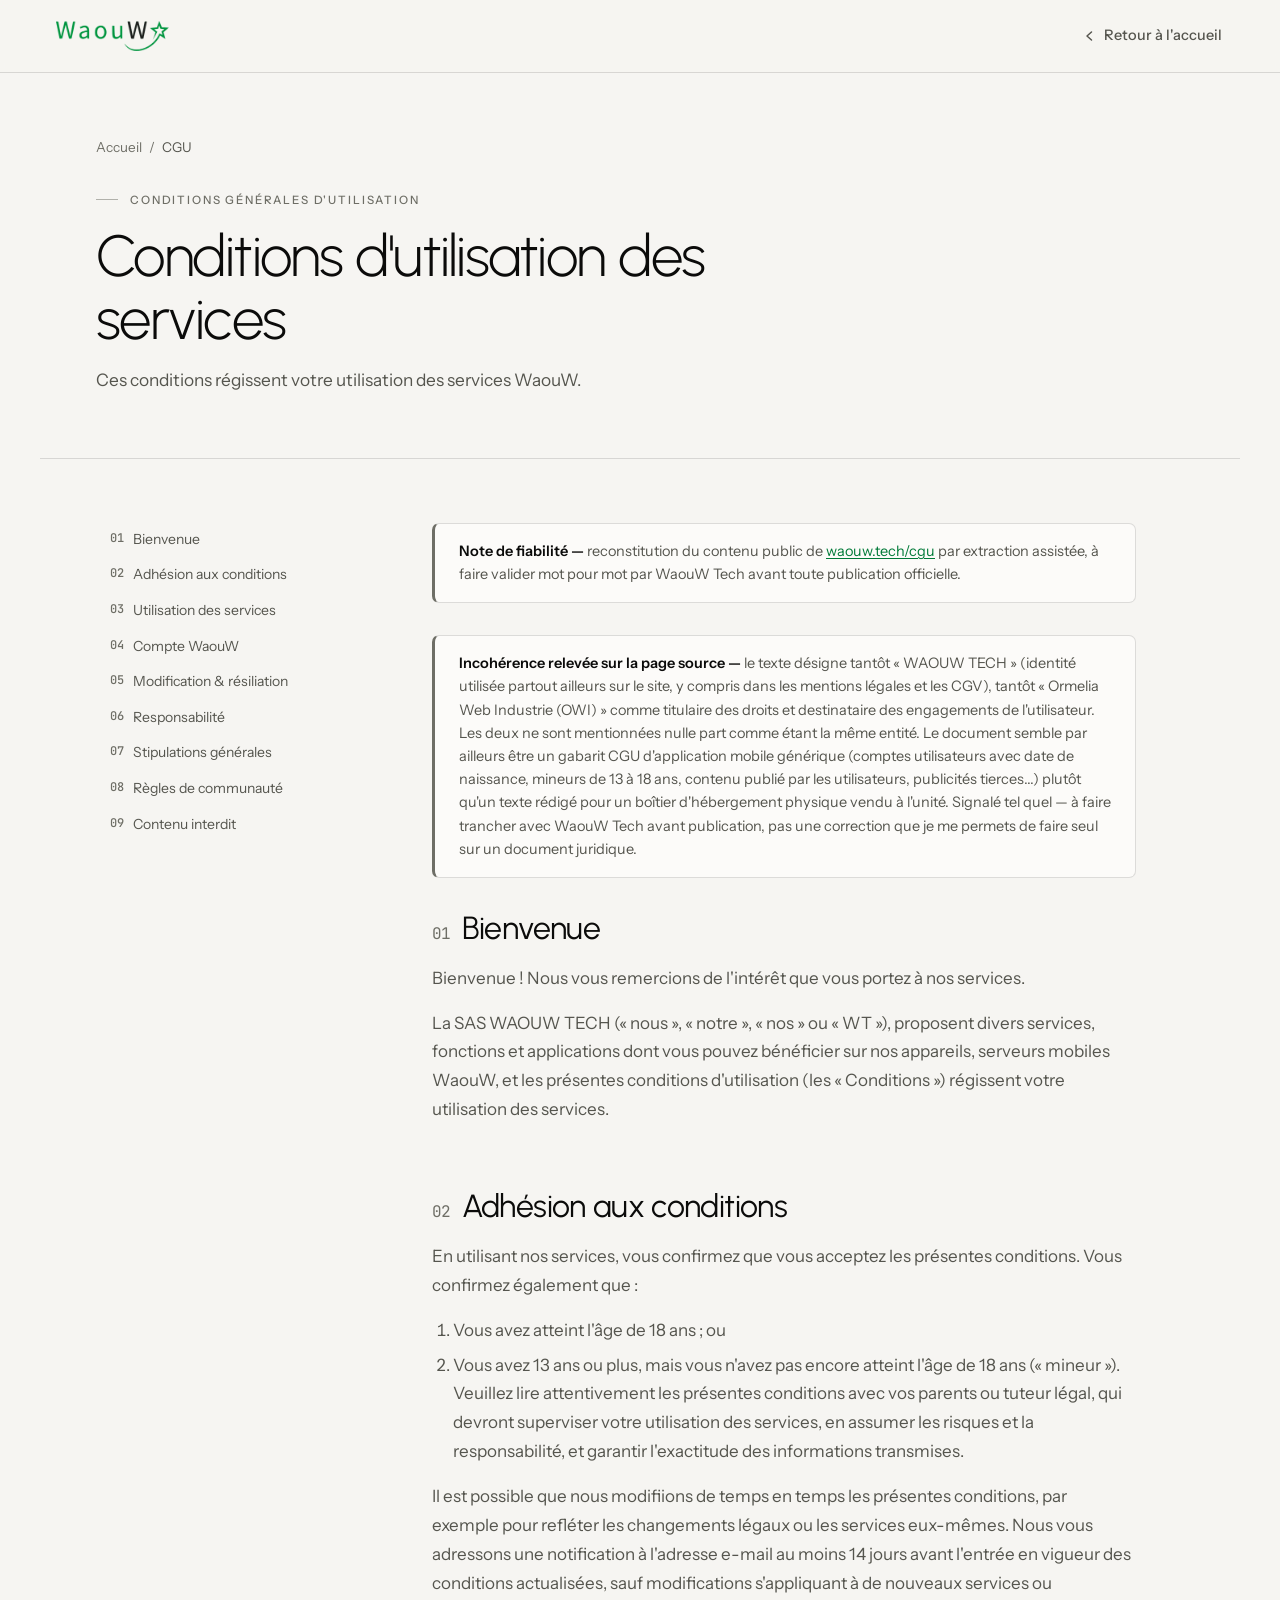
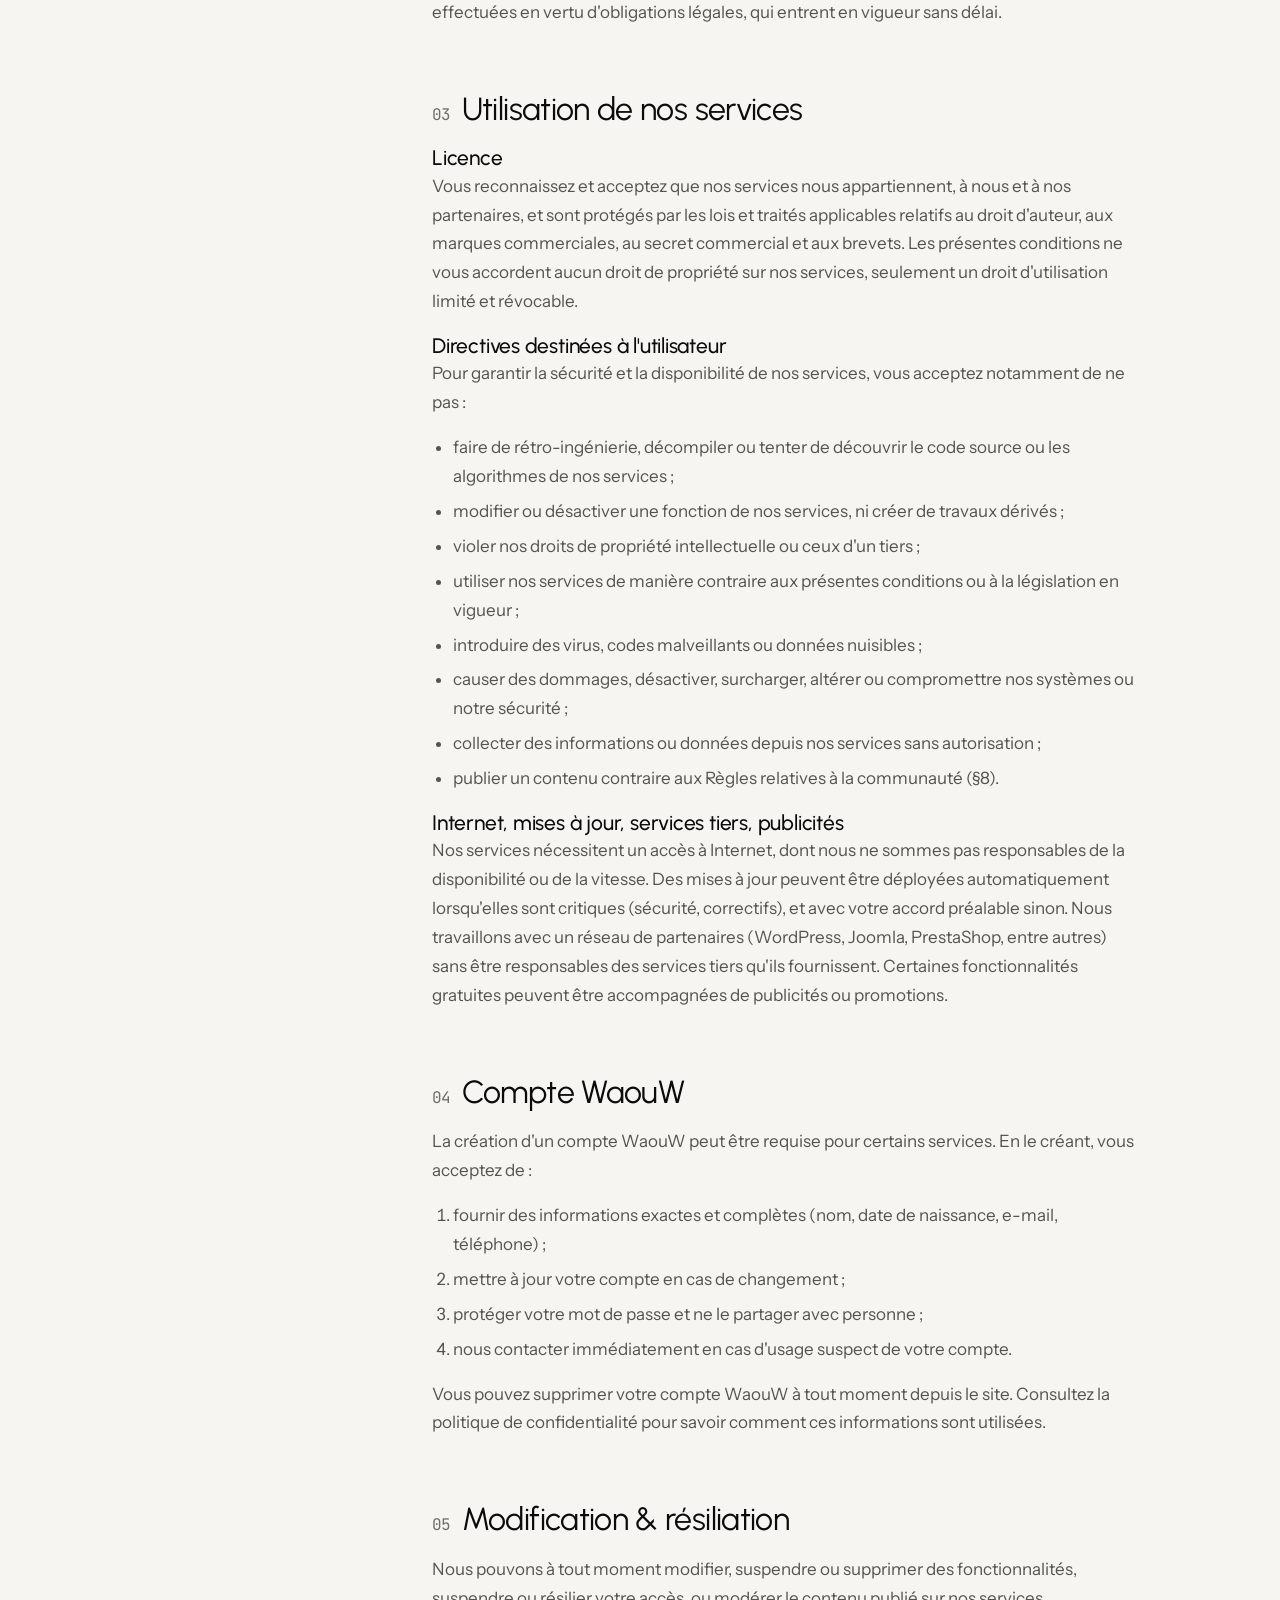
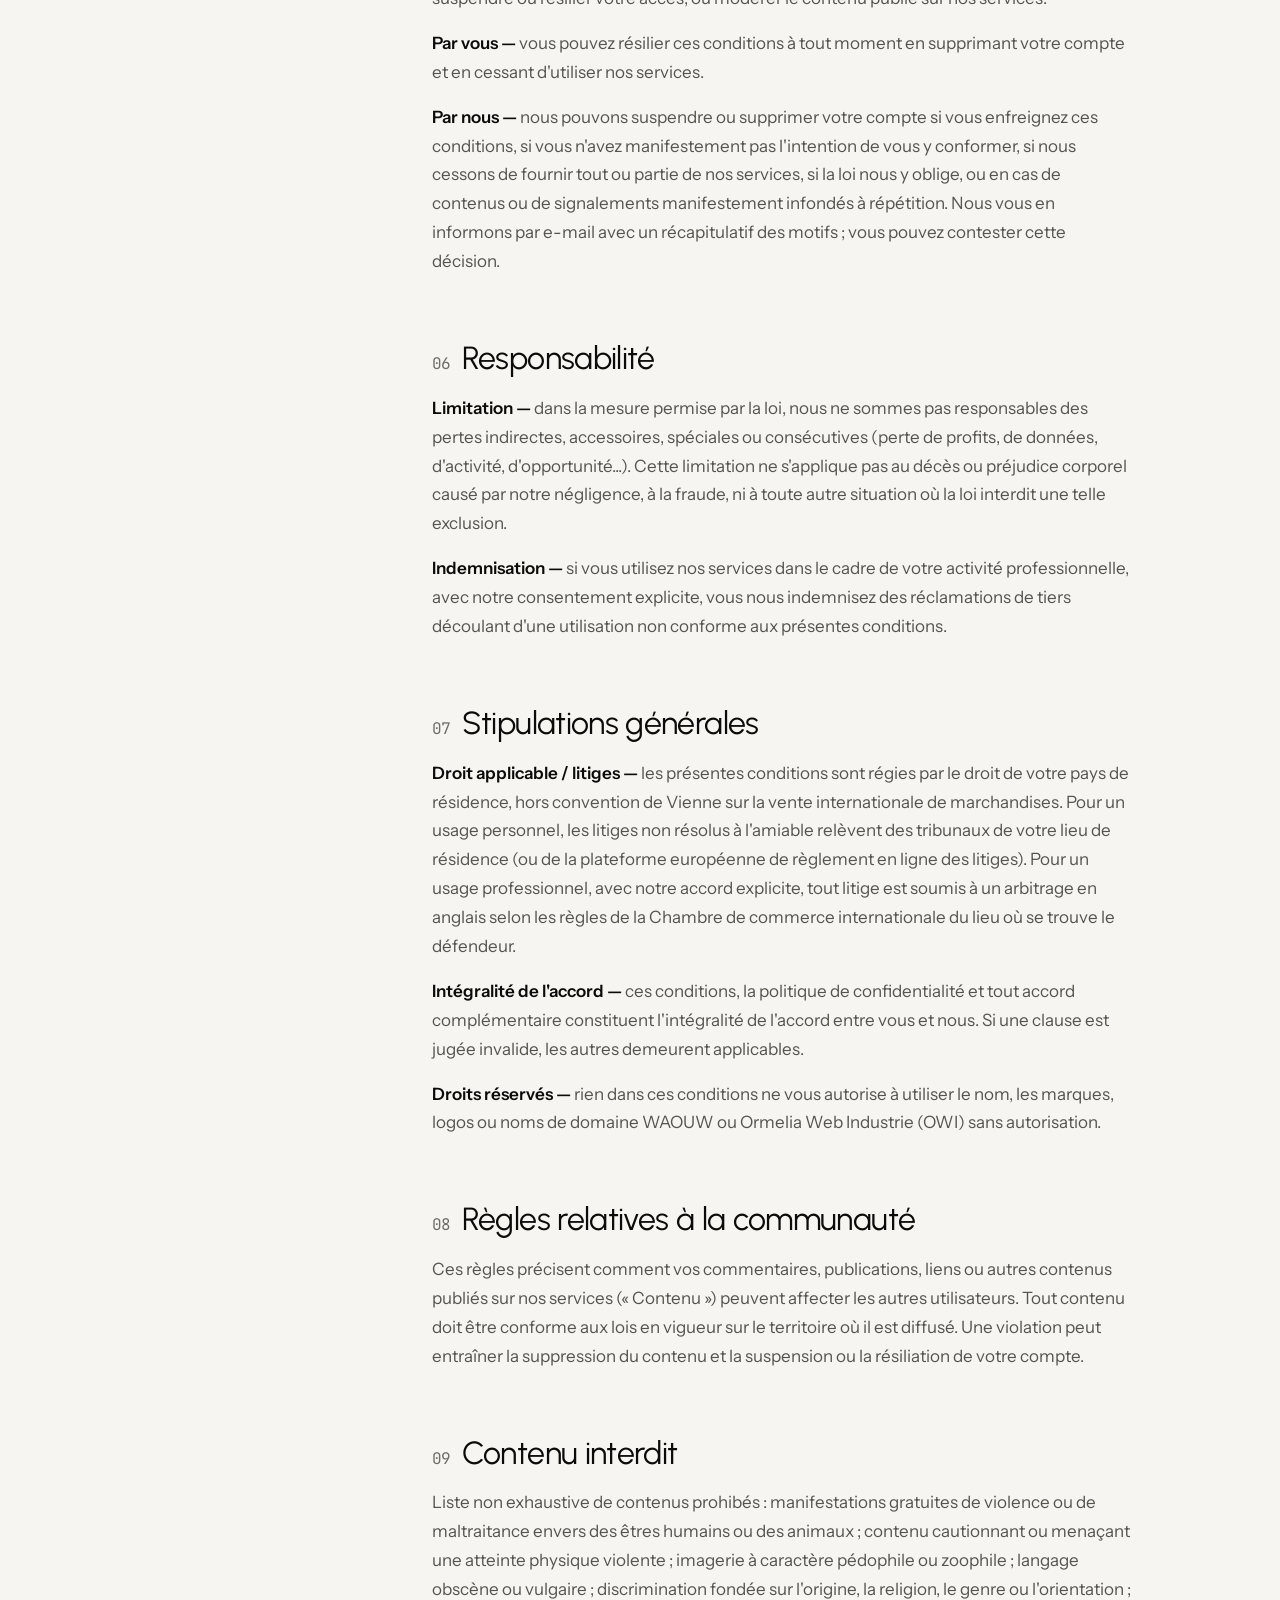
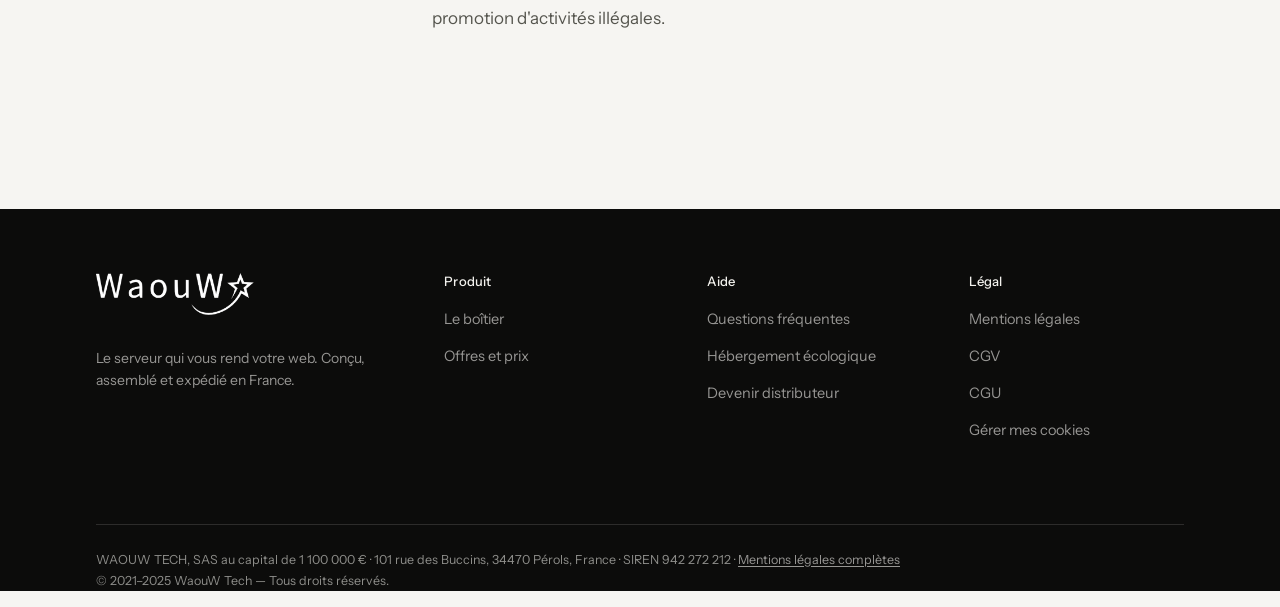
==== cgu.html @ 572fe388 "Add files via upload" ====
<!DOCTYPE html>
<html lang="fr">
<head>
<meta charset="utf-8">
<meta name="viewport" content="width=device-width,initial-scale=1,viewport-fit=cover">
<title>Conditions générales d'utilisation — WaouW</title>
<meta name="description" content="Conditions générales d'utilisation (CGU) des services WaouW Tech.">
<meta name="theme-color" content="#F6F5F2">
<link rel="preconnect" href="https://fonts.googleapis.com">
<link rel="preconnect" href="https://fonts.gstatic.com" crossorigin>
<link href="https://fonts.googleapis.com/css2?family=Urbanist:ital,wght@0,300..600;1,300..400&family=Instrument+Sans:wght@400;500;600&family=JetBrains+Mono:wght@400;500&display=swap" rel="stylesheet">
<link rel="stylesheet" href="assets/site.css">
</head>
<body>

<nav class="subnav">
  <a class="subnav__logo" href="index.html">
    <img src="logo-waouw.webp" alt="WaouW">
  </a>
  <a class="subnav__back" href="index.html">
    <svg width="14" height="14" viewBox="0 0 14 14" fill="none" aria-hidden="true"><path d="M8.5 3L4 7l4.5 4" stroke="currentColor" stroke-width="1.5" stroke-linecap="round" stroke-linejoin="round"/></svg>
    Retour à l'accueil
  </a>
</nav>

<header class="pagehead wrap">
  <p class="crumbs"><a href="index.html">Accueil</a> <span aria-hidden="true">/</span> <span aria-current="page">CGU</span></p>
  <p class="eyebrow">Conditions générales d'utilisation</p>
  <h1>Conditions d'utilisation des services</h1>
  <p class="lede">Ces conditions régissent votre utilisation des services WaouW.</p>
</header>

<div class="wrap legal-grid">
  <nav class="toc" aria-label="Sommaire">
  <button type="button" class="toc__toggle" aria-expanded="false" aria-controls="tocList">Sommaire</button>
    <ol id="tocList">
      <li><a href="#bienvenue">Bienvenue</a></li>
      <li><a href="#adhesion">Adhésion aux conditions</a></li>
      <li><a href="#utilisation">Utilisation des services</a></li>
      <li><a href="#compte">Compte WaouW</a></li>
      <li><a href="#modif">Modification &amp; résiliation</a></li>
      <li><a href="#resp">Responsabilité</a></li>
      <li><a href="#general">Stipulations générales</a></li>
      <li><a href="#communaute">Règles de communauté</a></li>
      <li><a href="#interdit">Contenu interdit</a></li>
    </ol>
  </nav>

  <div class="legal-body">
    <div class="callout">
      <b>Note de fiabilité —</b> reconstitution du contenu public de
      <a href="https://www.waouw.tech/cgu/" target="_blank" rel="noopener">waouw.tech/cgu</a>
      par extraction assistée, à faire valider mot pour mot par WaouW Tech avant toute publication
      officielle.
    </div>
    <div class="callout">
      <b>Incohérence relevée sur la page source —</b> le texte désigne tantôt « WAOUW TECH »
      (identité utilisée partout ailleurs sur le site, y compris dans les mentions légales et les CGV),
      tantôt « Ormelia Web Industrie (OWI) » comme titulaire des droits et destinataire des
      engagements de l'utilisateur. Les deux ne sont mentionnées nulle part comme étant la même
      entité. Le document semble par ailleurs être un gabarit CGU d'application mobile générique
      (comptes utilisateurs avec date de naissance, mineurs de 13 à 18 ans, contenu publié par les
      utilisateurs, publicités tierces...) plutôt qu'un texte rédigé pour un boîtier d'hébergement
      physique vendu à l'unité. Signalé tel quel — à faire trancher avec WaouW Tech avant publication,
      pas une correction que je me permets de faire seul sur un document juridique.
    </div>

    <section id="bienvenue">
      <h2><span class="num">01</span> Bienvenue</h2>
      <p>Bienvenue ! Nous vous remercions de l'intérêt que vous portez à nos services.</p>
      <p>La SAS WAOUW TECH (« nous », « notre », « nos » ou « WT »), proposent divers services, fonctions et applications dont vous pouvez bénéficier sur nos appareils, serveurs mobiles WaouW, et les présentes conditions d'utilisation (les « Conditions ») régissent votre utilisation des services.</p>
    </section>

    <section id="adhesion">
      <h2><span class="num">02</span> Adhésion aux conditions</h2>
      <p>En utilisant nos services, vous confirmez que vous acceptez les présentes conditions. Vous confirmez également que :</p>
      <ol>
        <li>Vous avez atteint l'âge de 18 ans ; ou</li>
        <li>Vous avez 13 ans ou plus, mais vous n'avez pas encore atteint l'âge de 18 ans (« mineur »). Veuillez lire attentivement les présentes conditions avec vos parents ou tuteur légal, qui devront superviser votre utilisation des services, en assumer les risques et la responsabilité, et garantir l'exactitude des informations transmises.</li>
      </ol>
      <p>Il est possible que nous modifiions de temps en temps les présentes conditions, par exemple pour refléter les changements légaux ou les services eux-mêmes. Nous vous adressons une notification à l'adresse e-mail au moins 14 jours avant l'entrée en vigueur des conditions actualisées, sauf modifications s'appliquant à de nouveaux services ou effectuées en vertu d'obligations légales, qui entrent en vigueur sans délai.</p>
    </section>

    <section id="utilisation">
      <h2><span class="num">03</span> Utilisation de nos services</h2>
      <h3>Licence</h3>
      <p>Vous reconnaissez et acceptez que nos services nous appartiennent, à nous et à nos partenaires, et sont protégés par les lois et traités applicables relatifs au droit d'auteur, aux marques commerciales, au secret commercial et aux brevets. Les présentes conditions ne vous accordent aucun droit de propriété sur nos services, seulement un droit d'utilisation limité et révocable.</p>
      <h3>Directives destinées à l'utilisateur</h3>
      <p>Pour garantir la sécurité et la disponibilité de nos services, vous acceptez notamment de ne pas :</p>
      <ul>
        <li>faire de rétro-ingénierie, décompiler ou tenter de découvrir le code source ou les algorithmes de nos services ;</li>
        <li>modifier ou désactiver une fonction de nos services, ni créer de travaux dérivés ;</li>
        <li>violer nos droits de propriété intellectuelle ou ceux d'un tiers ;</li>
        <li>utiliser nos services de manière contraire aux présentes conditions ou à la législation en vigueur ;</li>
        <li>introduire des virus, codes malveillants ou données nuisibles ;</li>
        <li>causer des dommages, désactiver, surcharger, altérer ou compromettre nos systèmes ou notre sécurité ;</li>
        <li>collecter des informations ou données depuis nos services sans autorisation ;</li>
        <li>publier un contenu contraire aux Règles relatives à la communauté (§8).</li>
      </ul>
      <h3>Internet, mises à jour, services tiers, publicités</h3>
      <p>Nos services nécessitent un accès à Internet, dont nous ne sommes pas responsables de la disponibilité ou de la vitesse. Des mises à jour peuvent être déployées automatiquement lorsqu'elles sont critiques (sécurité, correctifs), et avec votre accord préalable sinon. Nous travaillons avec un réseau de partenaires (WordPress, Joomla, PrestaShop, entre autres) sans être responsables des services tiers qu'ils fournissent. Certaines fonctionnalités gratuites peuvent être accompagnées de publicités ou promotions.</p>
    </section>

    <section id="compte">
      <h2><span class="num">04</span> Compte WaouW</h2>
      <p>La création d'un compte WaouW peut être requise pour certains services. En le créant, vous acceptez de :</p>
      <ol>
        <li>fournir des informations exactes et complètes (nom, date de naissance, e-mail, téléphone) ;</li>
        <li>mettre à jour votre compte en cas de changement ;</li>
        <li>protéger votre mot de passe et ne le partager avec personne ;</li>
        <li>nous contacter immédiatement en cas d'usage suspect de votre compte.</li>
      </ol>
      <p>Vous pouvez supprimer votre compte WaouW à tout moment depuis le site. Consultez la politique de confidentialité pour savoir comment ces informations sont utilisées.</p>
    </section>

    <section id="modif">
      <h2><span class="num">05</span> Modification &amp; résiliation</h2>
      <p>Nous pouvons à tout moment modifier, suspendre ou supprimer des fonctionnalités, suspendre ou résilier votre accès, ou modérer le contenu publié sur nos services.</p>
      <p><strong>Par vous —</strong> vous pouvez résilier ces conditions à tout moment en supprimant votre compte et en cessant d'utiliser nos services.</p>
      <p><strong>Par nous —</strong> nous pouvons suspendre ou supprimer votre compte si vous enfreignez ces conditions, si vous n'avez manifestement pas l'intention de vous y conformer, si nous cessons de fournir tout ou partie de nos services, si la loi nous y oblige, ou en cas de contenus ou de signalements manifestement infondés à répétition. Nous vous en informons par e-mail avec un récapitulatif des motifs ; vous pouvez contester cette décision.</p>
    </section>

    <section id="resp">
      <h2><span class="num">06</span> Responsabilité</h2>
      <p><strong>Limitation —</strong> dans la mesure permise par la loi, nous ne sommes pas responsables des pertes indirectes, accessoires, spéciales ou consécutives (perte de profits, de données, d'activité, d'opportunité...). Cette limitation ne s'applique pas au décès ou préjudice corporel causé par notre négligence, à la fraude, ni à toute autre situation où la loi interdit une telle exclusion.</p>
      <p><strong>Indemnisation —</strong> si vous utilisez nos services dans le cadre de votre activité professionnelle, avec notre consentement explicite, vous nous indemnisez des réclamations de tiers découlant d'une utilisation non conforme aux présentes conditions.</p>
    </section>

    <section id="general">
      <h2><span class="num">07</span> Stipulations générales</h2>
      <p><strong>Droit applicable / litiges —</strong> les présentes conditions sont régies par le droit de votre pays de résidence, hors convention de Vienne sur la vente internationale de marchandises. Pour un usage personnel, les litiges non résolus à l'amiable relèvent des tribunaux de votre lieu de résidence (ou de la plateforme européenne de règlement en ligne des litiges). Pour un usage professionnel, avec notre accord explicite, tout litige est soumis à un arbitrage en anglais selon les règles de la Chambre de commerce internationale du lieu où se trouve le défendeur.</p>
      <p><strong>Intégralité de l'accord —</strong> ces conditions, la politique de confidentialité et tout accord complémentaire constituent l'intégralité de l'accord entre vous et nous. Si une clause est jugée invalide, les autres demeurent applicables.</p>
      <p><strong>Droits réservés —</strong> rien dans ces conditions ne vous autorise à utiliser le nom, les marques, logos ou noms de domaine WAOUW ou Ormelia Web Industrie (OWI) sans autorisation.</p>
    </section>

    <section id="communaute">
      <h2><span class="num">08</span> Règles relatives à la communauté</h2>
      <p>Ces règles précisent comment vos commentaires, publications, liens ou autres contenus publiés sur nos services (« Contenu ») peuvent affecter les autres utilisateurs. Tout contenu doit être conforme aux lois en vigueur sur le territoire où il est diffusé. Une violation peut entraîner la suppression du contenu et la suspension ou la résiliation de votre compte.</p>
    </section>

    <section id="interdit">
      <h2><span class="num">09</span> Contenu interdit</h2>
      <p>Liste non exhaustive de contenus prohibés : manifestations gratuites de violence ou de maltraitance envers des êtres humains ou des animaux ; contenu cautionnant ou menaçant une atteinte physique violente ; imagerie à caractère pédophile ou zoophile ; langage obscène ou vulgaire ; discrimination fondée sur l'origine, la religion, le genre ou l'orientation ; promotion d'activités illégales.</p>
    </section>
  </div>
</div>

<footer class="night">
  <div class="wrap">
    <div class="foot">
      <div>
        <img class="foot__logo" src="logo-waouw.webp" alt="WaouW" style="filter:brightness(0) invert(1)">
        <p style="font-size:14px; color:var(--on-night-2); max-width:34ch; margin:0">Le serveur qui vous rend votre web. Conçu, assemblé et expédié en France.</p>
      </div>
      <div>
        <h4>Produit</h4>
        <ul>
          <li><a href="index.html#boitier">Le boîtier</a></li>
          <li><a href="index.html#offres">Offres et prix</a></li>
        </ul>
      </div>
      <div>
        <h4>Aide</h4>
        <ul>
          <li><a href="index.html#faq">Questions fréquentes</a></li>
          <li><a href="trouver-un-hebergement-ecologique.html">Hébergement écologique</a></li>
          <li><a href="index.html#distributeur">Devenir distributeur</a></li>
        </ul>
      </div>
      <div>
        <h4>Légal</h4>
        <ul>
          <li><a href="mentions-legales.html">Mentions légales</a></li>
          <li><a href="cgv.html">CGV</a></li>
          <li><a href="cgu.html" aria-current="page">CGU</a></li>
          <li><a href="#">Gérer mes cookies</a></li>
        </ul>
      </div>
    </div>
    <p class="foot__legal">
      WAOUW TECH, SAS au capital de 1 100 000 € · 101 rue des Buccins, 34470 Pérols, France · SIREN 942 272 212 ·
      <a href="mentions-legales.html">Mentions légales complètes</a><br>
      © 2021–2025 WaouW Tech — Tous droits réservés.
    </p>
  </div>
</footer>

<script>
document.querySelectorAll('.toc__toggle').forEach(function(btn){
  btn.addEventListener('click', function(){
    var open = btn.getAttribute('aria-expanded') === 'true';
    btn.setAttribute('aria-expanded', String(!open));
    btn.closest('.toc').classList.toggle('is-open', !open);
  });
});
</script>
</body>
</html>
---- assets/site.css ----
/* ============================================================
   WaouW — feuille partagée des pages secondaires (légal + article)
   Reprend telle quelle la palette de tokens et les composants de base
   d'index.html (:root, typographie, .wrap, .btn, focus-visible) pour
   rester visuellement identique au site principal. Externalisée ici
   (au lieu d'être réinjectée dans chacune des 4 pages) parce que ces
   pages ne sont pas critiques pour le First Paint comme la landing :
   un fichier mis en cache par le navigateur après la 1re page vaut
   mieux que ~18 Ko de CSS dupliqués x4.
   ============================================================ */
:root{
  --paper:#F6F5F2;
  --paper-hi:#FCFBF9;
  --ink:#0B0B0A;
  --ink-2:#55554E;
  --ink-3:#6E6E66;
  --line:rgba(11,11,10,.13);
  --line-soft:rgba(11,11,10,.07);

  --night:#0C0C0B;
  --night-2:#141412;
  --on-night:#F3F2EE;
  --on-night-2:rgba(243,242,238,.60);
  --on-night-3:rgba(243,242,238,.56);
  --line-night:rgba(243,242,238,.14);

  --accent:#007A38;
  --accent-night:#5AD98A;

  --s1:4px; --s2:8px; --s3:12px; --s4:16px; --s5:24px;
  --s6:32px; --s7:48px; --s8:64px; --s9:96px; --s10:128px;
  --gut:clamp(20px,5vw,56px);
  --max:1200px;
  --max-read:64ch;

  --ease:cubic-bezier(.2,.7,.3,1);
  --t-micro:140ms;
  --t-ui:240ms;

  --r:10px;
  --r-pill:999px;
}

*,*::before,*::after{box-sizing:border-box}
[hidden]{display:none !important}
html{-webkit-text-size-adjust:100%; scroll-behavior:smooth}
@media (prefers-reduced-motion:reduce){html{scroll-behavior:auto}}

body{
  margin:0; background:var(--paper); color:var(--ink);
  font:400 17px/1.6 "Instrument Sans",system-ui,-apple-system,sans-serif;
  -webkit-font-smoothing:antialiased; text-rendering:optimizeLegibility;
}

.display,h1,h2,h3{
  font-family:"Urbanist",system-ui,sans-serif;
  font-weight:300; font-synthesis:none; margin:0;
}
h1{font-size:clamp(38px,4.6vw,58px); line-height:1.08; letter-spacing:-.03em}
h2{font-size:clamp(24px,2.6vw,32px); line-height:1.18; letter-spacing:-.02em; font-weight:400}
h3{font-size:clamp(18px,1.8vw,21px); line-height:1.3; letter-spacing:-.01em; font-weight:500}
p{margin:0 0 var(--s4)}
.lede{font-size:clamp(17px,1.35vw,19px); line-height:1.6; color:var(--ink-2); max-width:var(--max-read)}
.dim{color:var(--ink-3)}
.night .lede{color:var(--on-night-2)}

.eyebrow{
  font-size:11.5px; font-weight:500; letter-spacing:.16em; text-transform:uppercase;
  color:var(--ink-3); font-family:"Instrument Sans",sans-serif; margin:0 0 var(--s4);
  display:flex; align-items:center; gap:var(--s3);
}
.eyebrow::before{content:""; width:22px; height:1px; background:currentColor; opacity:.5; flex:none}
.night .eyebrow{color:var(--on-night-3)}

.num{font-family:"JetBrains Mono",ui-monospace,monospace; font-variant-numeric:tabular-nums}

.wrap{max-width:var(--max); margin-inline:auto; padding-inline:var(--gut)}
.rule{height:1px; background:var(--line); border:0; margin:0}
.night{background:var(--night); color:var(--on-night)}
.night h1,.night h2,.night h3{color:var(--on-night)}
.night .rule{background:var(--line-night)}

:focus-visible{outline:2px solid var(--accent); outline-offset:3px; border-radius:4px}
.night :focus-visible{outline-color:var(--accent-night)}

a{color:inherit}

.btn{
  --bg:var(--ink); --fg:var(--paper-hi); --bd:transparent;
  display:inline-flex; align-items:center; justify-content:center; gap:var(--s2);
  min-height:44px; padding:0 20px; border-radius:var(--r-pill);
  background:var(--bg); color:var(--fg); border:1px solid var(--bd);
  font:500 15px/1 "Instrument Sans",sans-serif; letter-spacing:.005em;
  text-decoration:none; cursor:pointer; white-space:nowrap;
  transition:opacity var(--t-micro) var(--ease), border-color var(--t-micro) var(--ease);
}
.btn:hover{opacity:.88}
.btn--ghost{--bg:transparent; --fg:var(--ink); --bd:var(--line)}
.btn--ghost:hover{--bd:rgba(11,11,10,.34); opacity:1}
.btn--sm{min-height:38px; padding:0 15px; font-size:13.5px}

/* ============================================================
   En-tête des pages secondaires : volontairement plus léger que
   le mega-menu de la landing. Une page légale n'a rien à faire
   d'ancres vers #offres ou #faq qui n'existent que sur l'accueil —
   un lien mort dans une nav, ça casse la confiance sur la page
   même où on l'attend le moins. Deux liens, un logo : l'accueil,
   et « retour ». (HIG — hiérarchie de navigation claire, pas
   d'ancres orphelines hors contexte.)
   ============================================================ */
.subnav{
  position:sticky; top:0; z-index:100;
  display:flex; align-items:center; justify-content:space-between; gap:var(--s5);
  padding:14px var(--gut);
  background:rgba(246,245,242,.86);
  backdrop-filter:blur(18px) saturate(160%); -webkit-backdrop-filter:blur(18px) saturate(160%);
  border-bottom:1px solid var(--line);
}
.subnav__logo{display:flex; align-items:center; gap:10px; text-decoration:none; min-height:44px}
.subnav__logo img{height:30px; width:auto; display:block}
.subnav__back{
  display:inline-flex; align-items:center; gap:7px; text-decoration:none; color:var(--ink-2);
  font-size:14.5px; font-weight:500; min-height:44px; padding:10px 2px;
  transition:color var(--t-micro) var(--ease);
}
.subnav__back:hover{color:var(--ink)}
.subnav__back svg{flex:none}

/* ---- fil d'ariane ---- */
.crumbs{display:flex; flex-wrap:wrap; align-items:center; gap:7px; font-size:13.5px; color:var(--ink-3); margin:0 0 var(--s6)}
.crumbs a{text-decoration:none; color:var(--ink-3); transition:color var(--t-micro) var(--ease)}
.crumbs a:hover{color:var(--ink)}
.crumbs span[aria-current]{color:var(--ink-2)}

/* ---- en-tête de contenu (légal + article) ---- */
.pagehead{padding-block:clamp(48px,7vw,var(--s8)) var(--s7); border-bottom:1px solid var(--line)}
.pagehead h1{max-width:22ch}
.pagehead .lede{margin-top:var(--s4)}
.meta-row{display:flex; flex-wrap:wrap; gap:var(--s5); margin-top:var(--s6); font-size:13.5px; color:var(--ink-3)}
.meta-row b{color:var(--ink-2); font-weight:500}

/* ---- mise en page à deux colonnes : sommaire + contenu ---- */
.legal-grid{
  display:grid; grid-template-columns:240px minmax(0,1fr); gap:var(--s9);
  align-items:start; padding-block:var(--s8);
}
@media (max-width:900px){.legal-grid{grid-template-columns:1fr; gap:var(--s6)}}

.toc{position:sticky; top:84px}
.toc__label{font-size:11.5px; font-weight:500; letter-spacing:.14em; text-transform:uppercase; color:var(--ink-3); margin-bottom:var(--s4)}
.toc ol{list-style:none; margin:0; padding:0; display:flex; flex-direction:column; gap:2px; counter-reset:toc}
.toc a{
  counter-increment:toc;
  display:flex; gap:9px; text-decoration:none; color:var(--ink-2); font-size:14px; line-height:1.4;
  padding:7px 0; border-inline-start:2px solid transparent; padding-inline-start:12px;
  transition:color var(--t-micro) var(--ease), border-color var(--t-micro) var(--ease);
}
.toc a::before{content:counter(toc,decimal-leading-zero); font:500 12px "JetBrains Mono",monospace; color:var(--ink-3); flex:none}
.toc a:hover,.toc a:focus-visible{color:var(--ink); border-inline-start-color:var(--line)}
.toc__toggle{
  display:none; width:100%; align-items:center; justify-content:space-between;
  cursor:pointer; border:0; background:transparent; padding:0;
  font:500 14px "Instrument Sans",sans-serif; color:var(--ink);
}
.toc__toggle::after{content:"↓"; color:var(--ink-3)}
.toc.is-open .toc__toggle::after{content:"↑"}
@media (max-width:900px){
  .toc{position:static; border:1px solid var(--line); border-radius:var(--r); padding:var(--s4) var(--s5)}
  .toc__toggle{display:flex}
  .toc ol{display:none; margin-top:var(--s4)}
  .toc.is-open ol{display:flex}
}

/* ---- corps légal ---- */
.legal-body{max-width:var(--max-read)}
.legal-body section{padding-block:0 var(--s7); scroll-margin-top:84px}
.legal-body section:last-child{padding-bottom:0}
.legal-body h2{margin-bottom:var(--s4); display:flex; align-items:baseline; gap:11px}
.legal-body h2 .num{font-size:16px; color:var(--ink-3); font-weight:400}
.legal-body p{color:var(--ink-2); line-height:1.7}
.legal-body ul,.legal-body ol{margin:0 0 var(--s4); padding-inline-start:1.25em; color:var(--ink-2); line-height:1.7}
.legal-body li{margin-bottom:6px}
.legal-body strong{color:var(--ink); font-weight:600}
.legal-body a{color:var(--accent); text-decoration-thickness:1px; text-underline-offset:2px}

/* callout : sépare visuellement les infos non confirmées par WaouW Tech
   elle-même (champs absents de la page publique source) des faits établis —
   éviter qu'un doute légal se noie dans le reste du texte. */
.callout{
  border:1px solid var(--line); border-inline-start:3px solid var(--ink-3);
  border-radius:calc(var(--r) - 3px); padding:var(--s4) var(--s5); margin:0 0 var(--s6);
  background:var(--paper-hi); font-size:14.5px; line-height:1.6; color:var(--ink-2);
}
.callout b{color:var(--ink); font-weight:600}

/* article (page éco-hébergement) */
.article-body{max-width:var(--max-read); padding-block:var(--s8)}
.article-body p{color:var(--ink-2); line-height:1.75; font-size:17px}
.article-body h2{margin:var(--s7) 0 var(--s4)}
.article-body h3{margin:var(--s6) 0 var(--s3); font-weight:500}
.article-body blockquote{
  margin:var(--s6) 0; padding:var(--s5) var(--s6); border-inline-start:3px solid var(--accent);
  background:var(--paper-hi); border-radius:0 calc(var(--r) - 3px) calc(var(--r) - 3px) 0;
  font-family:"Urbanist",sans-serif; font-weight:300; font-size:19px; line-height:1.5; color:var(--ink);
}
.article-body blockquote p:last-child{margin-bottom:0}

/* ---- pied de page (repris tel quel de l'accueil) ---- */
footer.night{margin-top:var(--s9)}
.foot{display:grid; grid-template-columns:1.4fr 1fr 1fr 1fr; gap:var(--s7); padding-block:var(--s8) var(--s6)}
@media (max-width:860px){.foot{grid-template-columns:1fr 1fr; row-gap:var(--s7)}}
@media (max-width:520px){.foot{grid-template-columns:1fr}}
.foot h4{font:500 13px "Instrument Sans",sans-serif; color:var(--on-night); margin:0 0 var(--s4); letter-spacing:.01em}
.foot ul{list-style:none; margin:0; padding:0; display:flex; flex-direction:column; gap:10px}
.foot a{color:var(--on-night-2); text-decoration:none; font-size:14.5px; transition:color var(--t-micro) var(--ease)}
.foot a:hover,.foot a:focus-visible{color:var(--on-night)}
.foot__logo{height:42px; width:auto; margin-bottom:var(--s5); filter:brightness(0) invert(1)}
.foot__legal{margin-top:var(--s7); padding-top:var(--s5); border-top:1px solid var(--line-night); font-size:12.5px; color:var(--on-night-3); line-height:1.7}
.foot__legal a{color:var(--on-night-2); text-decoration:underline; text-underline-offset:2px}
.foot__legal a:hover{color:var(--on-night)}
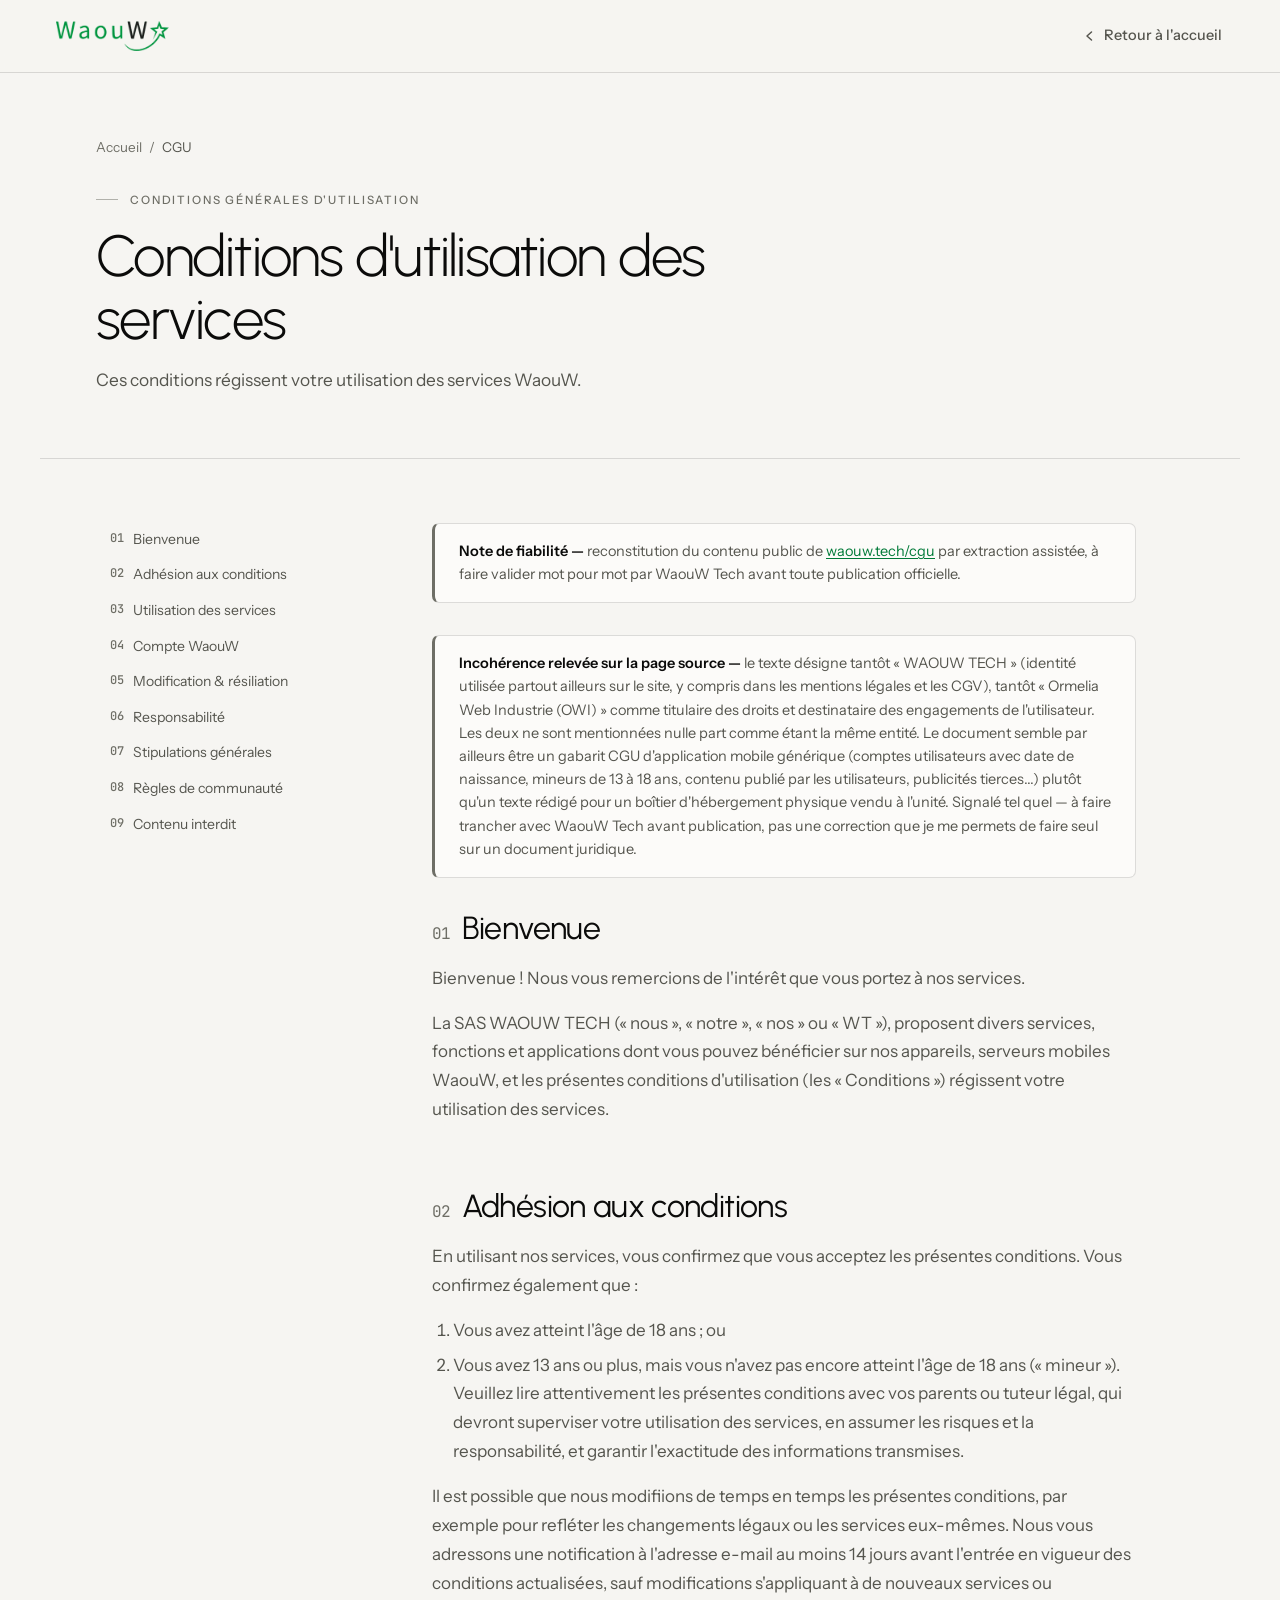
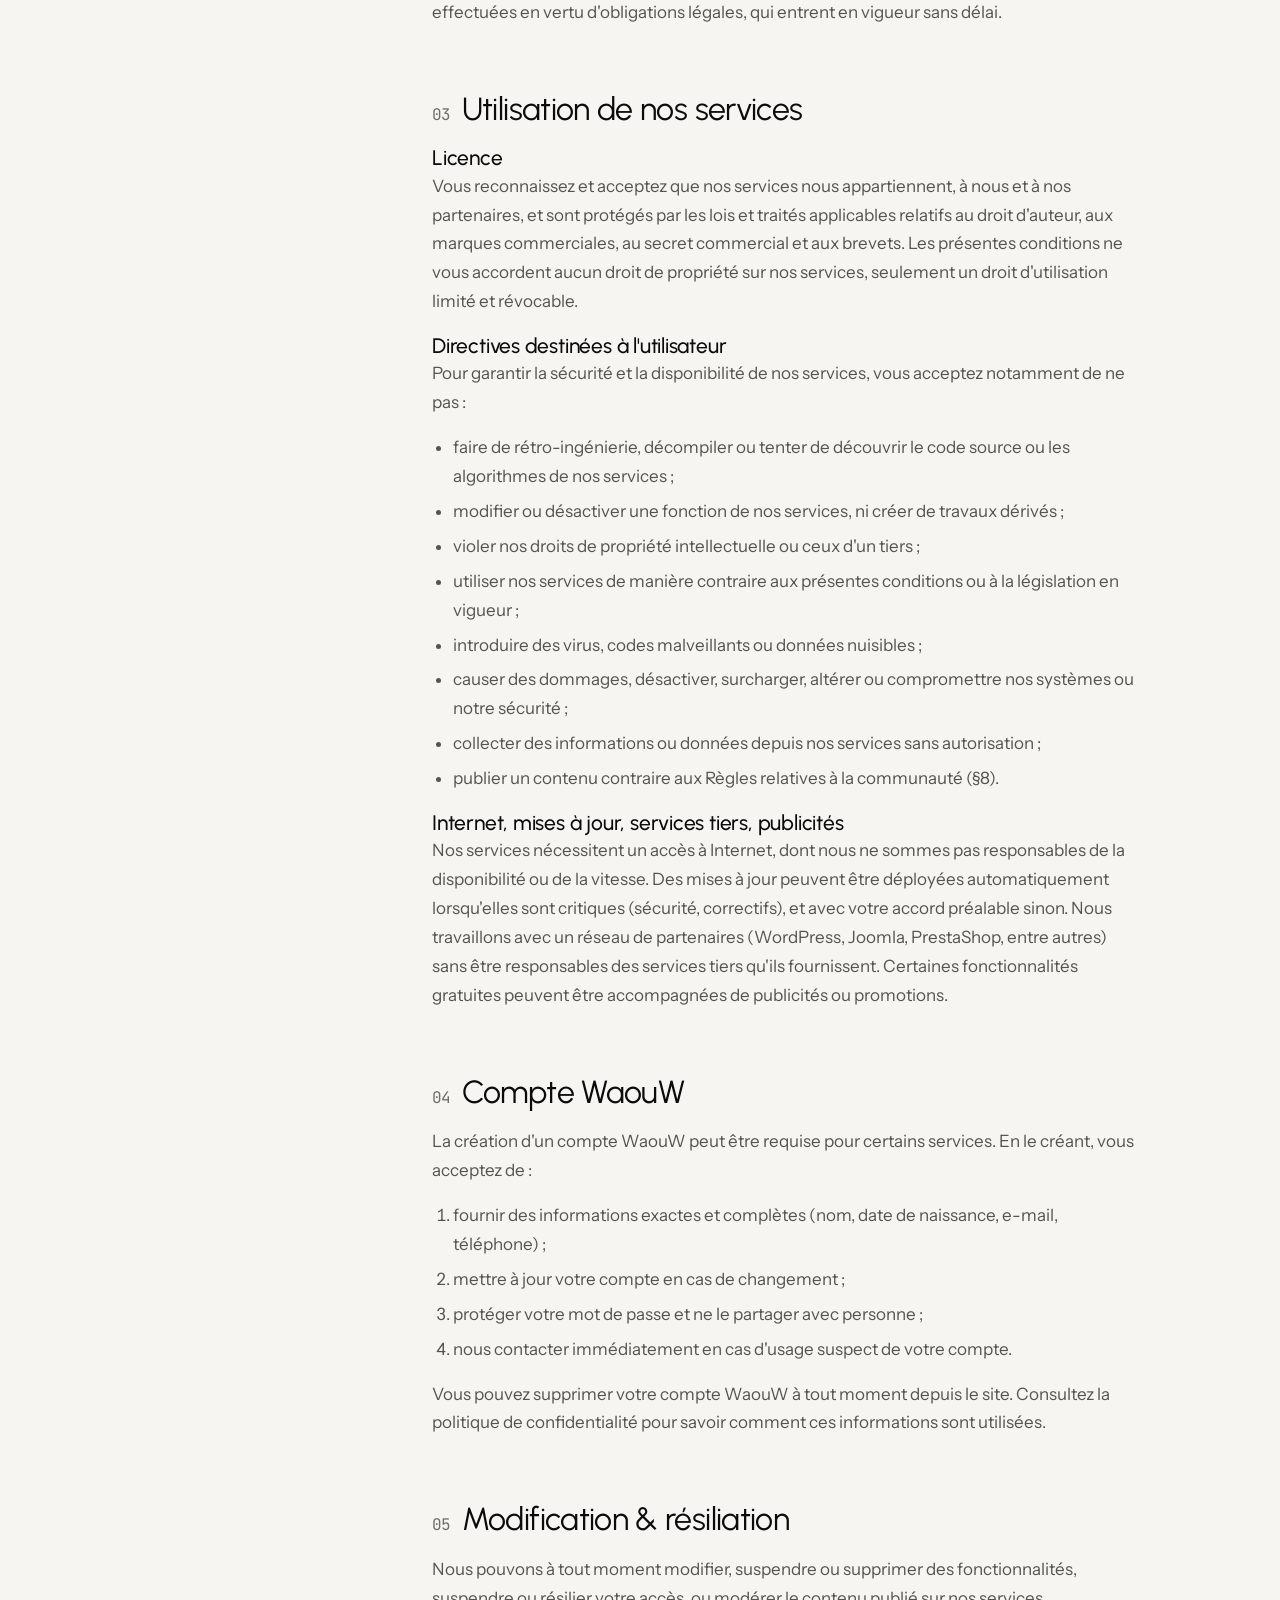
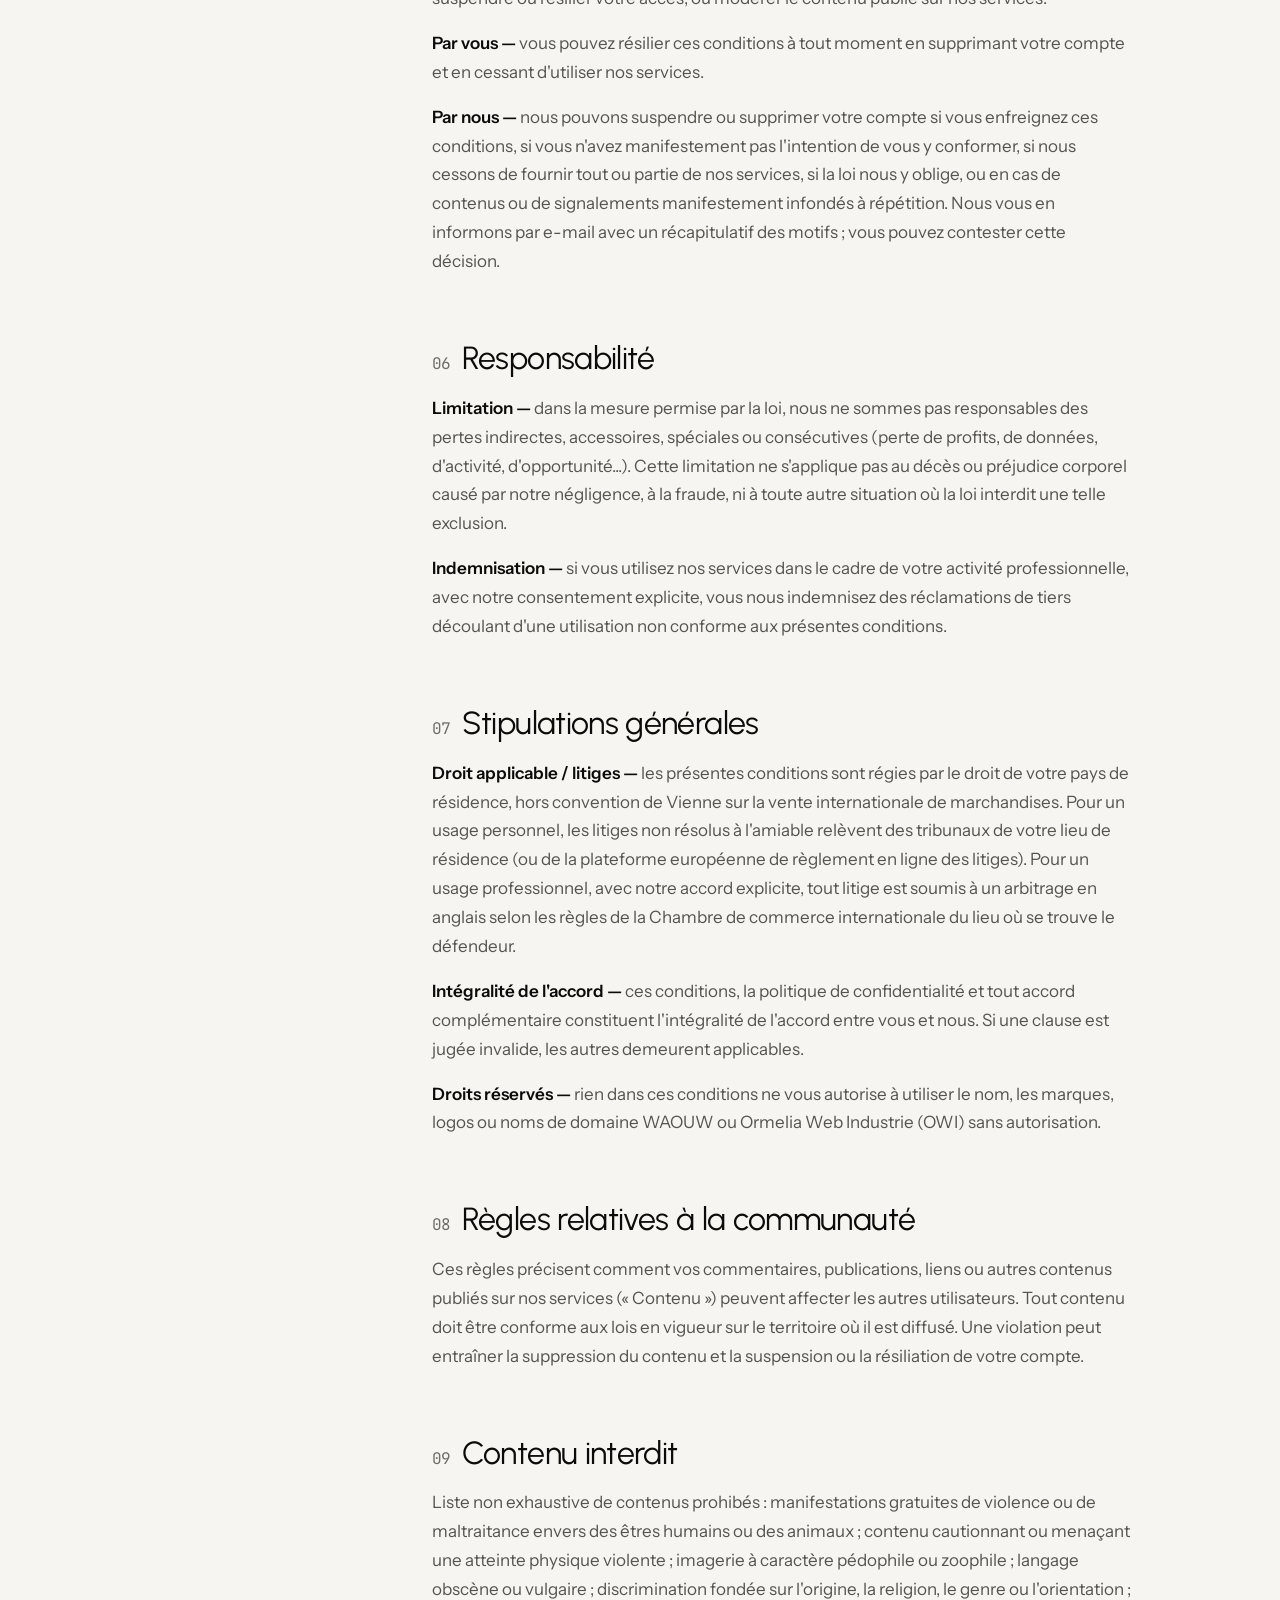
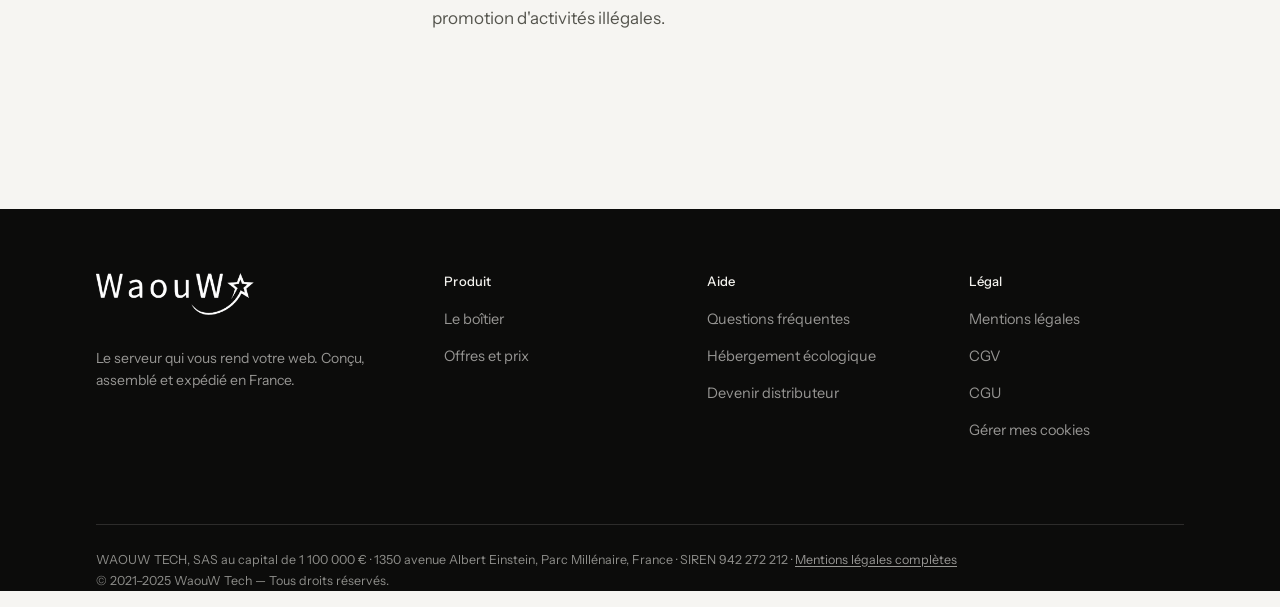
==== commit e8a03b7a: "Add files via upload" ====
--- a/cgu.html
+++ b/cgu.html
@@ -178,7 +178,7 @@
       </div>
     </div>
     <p class="foot__legal">
-      WAOUW TECH, SAS au capital de 1 100 000 € · 101 rue des Buccins, 34470 Pérols, France · SIREN 942 272 212 ·
+      WAOUW TECH, SAS au capital de 1 100 000 € · 1350 avenue Albert Einstein, Parc Millénaire, France · SIREN 942 272 212 ·
       <a href="mentions-legales.html">Mentions légales complètes</a><br>
       © 2021–2025 WaouW Tech — Tous droits réservés.
     </p>
